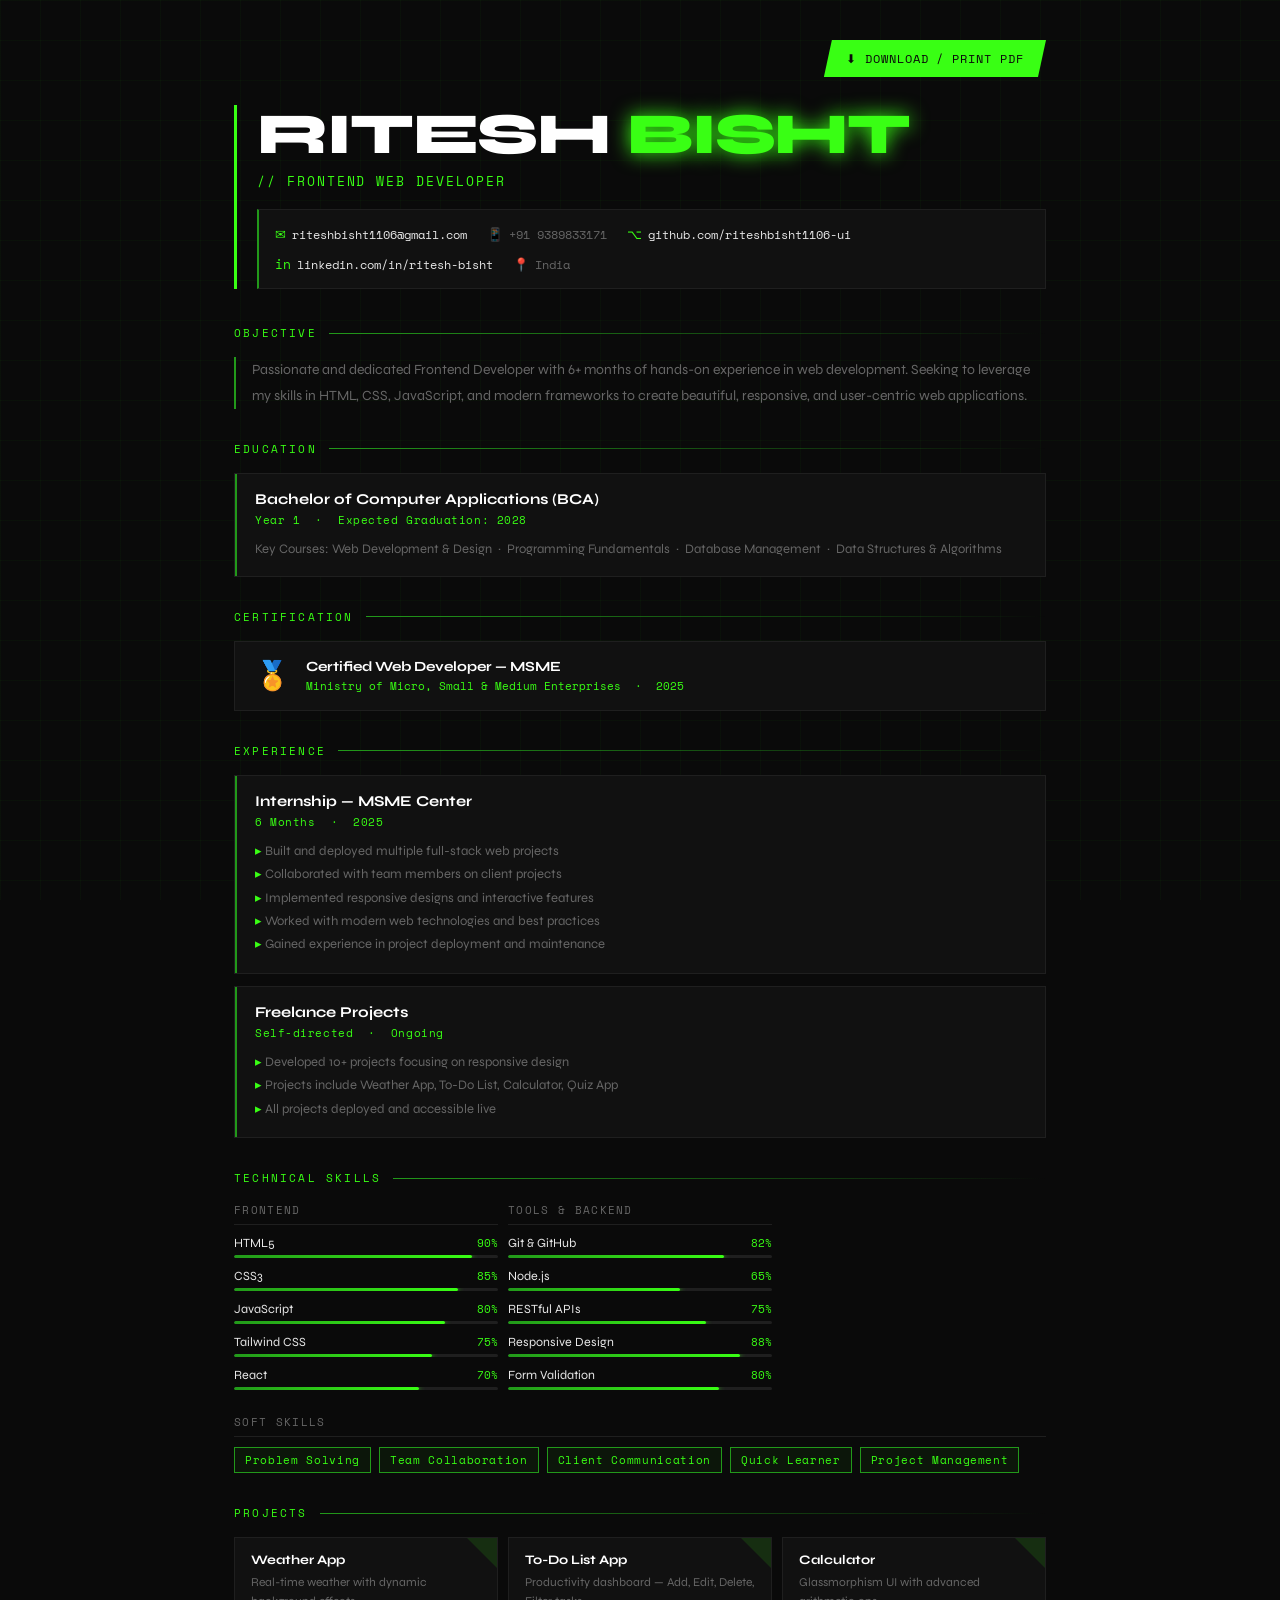
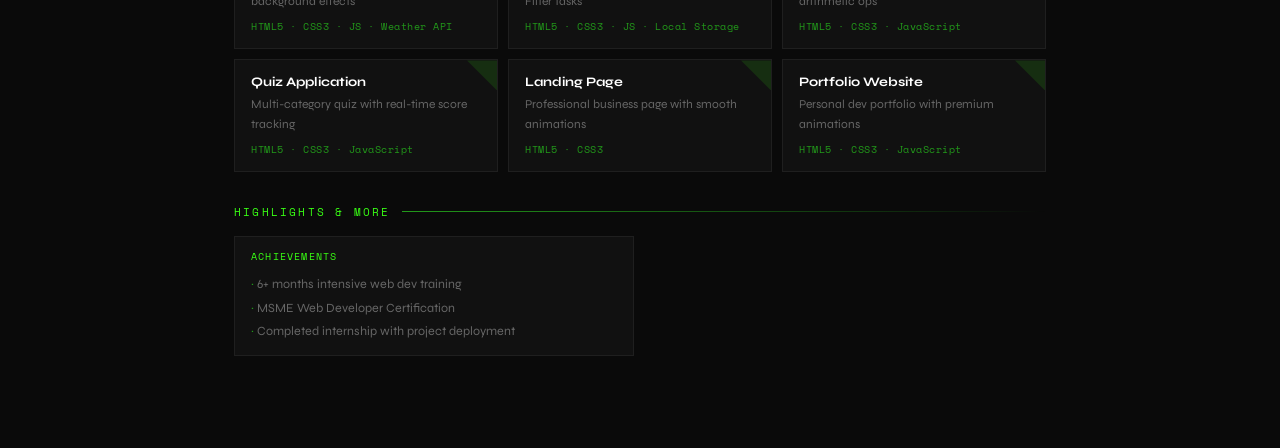
==== resume.html @ 4470c05f "hi" ====
<!DOCTYPE html>
<html lang="en">

<head>
    <meta charset="UTF-8" />
    <meta name="viewport" content="width=device-width, initial-scale=1.0" />
    <title>Ritesh Bisht — Resume</title>
    <link
        href="https://fonts.googleapis.com/css2?family=Space+Mono:wght@400;700&family=Syne:wght@400;600;700;800&display=swap"
        rel="stylesheet" />
    <style>
        :root {
            --bg: #0a0a0a;
            --surface: #111111;
            --surface2: #161616;
            --border: #1f1f1f;
            --green: #39ff14;
            --green-dim: #22991a;
            --green-glow: rgba(57, 255, 20, 0.12);
            --green-glow2: rgba(57, 255, 20, 0.05);
            --text: #e8e8e8;
            --muted: #666;
            --muted2: #444;
        }

        * {
            margin: 0;
            padding: 0;
            box-sizing: border-box;
        }

        body {
            background: var(--bg);
            color: var(--text);
            font-family: 'Syne', sans-serif;
            min-height: 100vh;
            position: relative;
            overflow-x: hidden;
        }

        body::before {
            content: '';
            position: fixed;
            inset: 0;
            background-image:
                linear-gradient(rgba(57, 255, 20, 0.03) 1px, transparent 1px),
                linear-gradient(90deg, rgba(57, 255, 20, 0.03) 1px, transparent 1px);
            background-size: 40px 40px;
            pointer-events: none;
            z-index: 0;
        }

        .page {
            max-width: 860px;
            margin: 0 auto;
            padding: 40px 24px 60px;
            position: relative;
            z-index: 1;
        }

        .print-bar {
            display: flex;
            justify-content: flex-end;
            margin-bottom: 28px;
        }

        .btn-download {
            font-family: 'Space Mono', monospace;
            font-size: 12px;
            letter-spacing: 0.08em;
            text-transform: uppercase;
            color: var(--bg);
            background: var(--green);
            border: none;
            padding: 10px 22px;
            cursor: pointer;
            clip-path: polygon(8px 0%, 100% 0%, calc(100% - 8px) 100%, 0% 100%);
            transition: box-shadow 0.2s, transform 0.2s;
        }

        .btn-download:hover {
            box-shadow: 0 0 20px var(--green);
            transform: translateY(-1px);
        }

        header {
            border-left: 3px solid var(--green);
            padding-left: 20px;
            margin-bottom: 36px;
            animation: fadeUp 0.5s ease both;
        }

        .name {
            font-size: clamp(36px, 8vw, 58px);
            font-weight: 800;
            line-height: 1;
            letter-spacing: -0.02em;
            color: #fff;
        }

        .name span {
            color: var(--green);
            text-shadow: 0 0 20px var(--green);
        }

        .title-tag {
            font-family: 'Space Mono', monospace;
            font-size: 13px;
            color: var(--green);
            letter-spacing: 0.15em;
            text-transform: uppercase;
            margin-top: 8px;
        }

        .contact-row {
            display: flex;
            flex-wrap: wrap;
            gap: 10px 20px;
            margin-top: 18px;
            padding: 14px 16px;
            background: var(--surface);
            border: 1px solid var(--border);
            border-left: 2px solid var(--green-dim);
            animation: fadeUp 0.5s 0.1s ease both;
        }

        .contact-item {
            font-family: 'Space Mono', monospace;
            font-size: 11.5px;
            color: var(--muted);
            display: flex;
            align-items: center;
            gap: 6px;
        }

        .contact-item a {
            color: var(--text);
            text-decoration: none;
            transition: color 0.2s;
        }

        .contact-item a:hover {
            color: var(--green);
        }

        .contact-icon {
            color: var(--green);
            font-size: 13px;
        }

        .section {
            margin-bottom: 32px;
            animation: fadeUp 0.5s ease both;
        }

        .section:nth-child(3) {
            animation-delay: 0.15s;
        }

        .section:nth-child(4) {
            animation-delay: 0.2s;
        }

        .section:nth-child(5) {
            animation-delay: 0.25s;
        }

        .section:nth-child(6) {
            animation-delay: 0.3s;
        }

        .section:nth-child(7) {
            animation-delay: 0.35s;
        }

        .section:nth-child(8) {
            animation-delay: 0.4s;
        }

        .section-header {
            display: flex;
            align-items: center;
            gap: 12px;
            margin-bottom: 16px;
        }

        .section-label {
            font-family: 'Space Mono', monospace;
            font-size: 11px;
            letter-spacing: 0.2em;
            text-transform: uppercase;
            color: var(--green);
        }

        .section-line {
            flex: 1;
            height: 1px;
            background: linear-gradient(90deg, var(--green-dim), transparent);
        }

        .card {
            background: var(--surface);
            border: 1px solid var(--border);
            padding: 16px 20px;
            margin-bottom: 12px;
            position: relative;
            transition: border-color 0.2s, background 0.2s;
        }

        .card::before {
            content: '';
            position: absolute;
            left: 0;
            top: 0;
            bottom: 0;
            width: 2px;
            background: var(--green-dim);
            transition: background 0.2s;
        }

        .card:hover {
            border-color: var(--green-dim);
            background: var(--surface2);
        }

        .card:hover::before {
            background: var(--green);
        }

        .card-title {
            font-size: 15px;
            font-weight: 700;
            color: #fff;
            margin-bottom: 4px;
        }

        .card-sub {
            font-family: 'Space Mono', monospace;
            font-size: 11px;
            color: var(--green);
            margin-bottom: 10px;
            letter-spacing: 0.05em;
        }

        .card-body {
            font-size: 13px;
            color: var(--muted);
            line-height: 1.7;
        }

        .bullet-list {
            list-style: none;
            font-size: 13px;
            color: var(--muted);
            line-height: 1.8;
        }

        .bullet-list li::before {
            content: '▸ ';
            color: var(--green);
        }

        .skills-grid {
            display: grid;
            grid-template-columns: repeat(auto-fill, minmax(240px, 1fr));
            gap: 10px;
        }

        .skill-group-title {
            font-family: 'Space Mono', monospace;
            font-size: 11px;
            letter-spacing: 0.12em;
            text-transform: uppercase;
            color: var(--muted);
            margin-bottom: 10px;
            padding-bottom: 6px;
            border-bottom: 1px solid var(--border);
        }

        .skill-item {
            margin-bottom: 10px;
        }

        .skill-row {
            display: flex;
            justify-content: space-between;
            font-size: 12.5px;
            color: var(--text);
            margin-bottom: 4px;
        }

        .skill-pct {
            font-family: 'Space Mono', monospace;
            font-size: 11px;
            color: var(--green);
        }

        .skill-bar-bg {
            height: 3px;
            background: var(--border);
            border-radius: 2px;
            overflow: hidden;
        }

        .skill-bar-fill {
            height: 100%;
            background: linear-gradient(90deg, var(--green-dim), var(--green));
            border-radius: 2px;
            box-shadow: 0 0 6px var(--green);
            transform-origin: left;
            animation: barGrow 1s ease both;
        }

        .tag-cloud {
            display: flex;
            flex-wrap: wrap;
            gap: 8px;
        }

        .tag {
            font-family: 'Space Mono', monospace;
            font-size: 11px;
            color: var(--green);
            border: 1px solid var(--green-dim);
            padding: 4px 10px;
            letter-spacing: 0.06em;
            background: var(--green-glow2);
            transition: background 0.2s, box-shadow 0.2s;
        }

        .tag:hover {
            background: var(--green-glow);
            box-shadow: 0 0 10px var(--green-glow);
        }

        .projects-grid {
            display: grid;
            grid-template-columns: repeat(auto-fill, minmax(240px, 1fr));
            gap: 10px;
        }

        .project-card {
            background: var(--surface);
            border: 1px solid var(--border);
            padding: 14px 16px;
            transition: border-color 0.2s, transform 0.2s;
            position: relative;
            overflow: hidden;
        }

        .project-card::after {
            content: '';
            position: absolute;
            top: 0;
            right: 0;
            width: 30px;
            height: 30px;
            background: var(--green-glow);
            clip-path: polygon(100% 0, 0 0, 100% 100%);
        }

        .project-card:hover {
            border-color: var(--green-dim);
            transform: translateY(-2px);
        }

        .project-name {
            font-size: 13px;
            font-weight: 700;
            color: #fff;
            margin-bottom: 5px;
        }

        .project-desc {
            font-size: 12px;
            color: var(--muted);
            line-height: 1.6;
            margin-bottom: 8px;
        }

        .project-tech {
            font-family: 'Space Mono', monospace;
            font-size: 10px;
            color: var(--green-dim);
            letter-spacing: 0.05em;
        }

        .two-col {
            display: grid;
            grid-template-columns: 1fr 1fr;
            gap: 12px;
        }

        .mini-card {
            background: var(--surface);
            border: 1px solid var(--border);
            padding: 12px 16px;
        }

        .mini-card-title {
            font-family: 'Space Mono', monospace;
            font-size: 10px;
            color: var(--green);
            letter-spacing: 0.12em;
            text-transform: uppercase;
            margin-bottom: 8px;
        }

        .mini-list {
            list-style: none;
            font-size: 12.5px;
            color: var(--muted);
            line-height: 1.9;
        }

        .mini-list li::before {
            content: '· ';
            color: var(--green-dim);
        }

        .cert-card {
            background: var(--surface);
            border: 1px solid var(--border);
            padding: 16px 20px;
            display: flex;
            align-items: center;
            gap: 16px;
        }

        .cert-icon {
            font-size: 28px;
            flex-shrink: 0;
        }

        .cert-title {
            font-size: 14px;
            font-weight: 700;
            color: #fff;
        }

        .cert-sub {
            font-family: 'Space Mono', monospace;
            font-size: 11px;
            color: var(--green);
            margin-top: 3px;
        }

        .objective-text {
            font-size: 14px;
            line-height: 1.85;
            color: var(--muted);
            border-left: 2px solid var(--green-dim);
            padding-left: 16px;
        }

        footer {
            margin-top: 40px;
            padding-top: 16px;
            border-top: 1px solid var(--border);
            display: flex;
            justify-content: space-between;
            align-items: center;
        }

        footer span {
            font-family: 'Space Mono', monospace;
            font-size: 11px;
            color: var(--muted2);
        }

        .footer-dot {
            width: 6px;
            height: 6px;
            background: var(--green);
            border-radius: 50%;
            box-shadow: 0 0 8px var(--green);
            animation: pulse 2s infinite;
        }

        @keyframes fadeUp {
            from {
                opacity: 0;
                transform: translateY(16px);
            }

            to {
                opacity: 1;
                transform: translateY(0);
            }
        }

        @keyframes barGrow {
            from {
                transform: scaleX(0);
            }

            to {
                transform: scaleX(1);
            }
        }

        @keyframes pulse {

            0%,
            100% {
                opacity: 1;
            }

            50% {
                opacity: 0.3;
            }
        }

        @media print {
            body {
                background: #fff;
                color: #111;
            }

            body::before {
                display: none;
            }

            .print-bar {
                display: none;
            }

            .card,
            .project-card,
            .mini-card,
            .cert-card {
                border: 1px solid #ddd;
                background: #fff;
            }

            .name span,
            .section-label,
            .skill-pct,
            .project-tech,
            .cert-sub,
            .card-sub,
            .contact-icon,
            .title-tag,
            .tag {
                color: #2a8a00 !important;
            }

            .name {
                color: #111;
            }

            .contact-item,
            .card-body,
            .bullet-list,
            .project-desc,
            .objective-text,
            .mini-list {
                color: #444;
            }

            .skill-bar-fill {
                background: #2a8a00;
                box-shadow: none;
            }

            .tag {
                border-color: #2a8a00;
                background: #f0fff0;
            }

            .card::before {
                background: #2a8a00;
            }

            footer span {
                color: #999;
            }

            .footer-dot {
                background: #2a8a00;
            }
        }

        @media (max-width: 600px) {
            .two-col {
                grid-template-columns: 1fr;
            }

            .skills-grid {
                grid-template-columns: 1fr;
            }

            .projects-grid {
                grid-template-columns: 1fr;
            }

            .page {
                padding: 24px 16px 48px;
            }
        }
    </style>
</head>

<body>
    <div class="page">

        <div class="print-bar">
            <button class="btn-download" onclick="window.print()">⬇ Download / Print PDF</button>
        </div>

        <header>
            <div class="name">RITESH <span>BISHT</span></div>
            <div class="title-tag">// Frontend Web Developer</div>
            <div class="contact-row">
                <div class="contact-item">
                    <span class="contact-icon">✉</span>
                    <a href="mailto:your.email@example.com">riteshbisht1106@gmail.com</a>
                </div>
                <div class="contact-item">
                    <span class="contact-icon">📱</span>
                    +91 9389833171
                </div>
                <div class="contact-item">
                    <span class="contact-icon">⌥</span>
                    <a href="https://github.com/riteshbisht1106-ui" target="_blank">github.com/riteshbisht1106-ui</a>
                </div>
                <div class="contact-item">
                    <span class="contact-icon">in</span>
                    <a href="https://linkedin.com/in/ritesh-bisht" target="_blank">linkedin.com/in/ritesh-bisht</a>
                </div>
                <div class="contact-item">
                    <span class="contact-icon">📍</span>
                    India
                </div>
            </div>
        </header>

        <div class="section">
            <div class="section-header">
                <span class="section-label">Objective</span>
                <div class="section-line"></div>
            </div>
            <p class="objective-text">
                Passionate and dedicated Frontend Developer with 6+ months of hands-on experience in web development.
                Seeking to leverage my skills in HTML, CSS, JavaScript, and modern frameworks to create beautiful,
                responsive, and user-centric web applications.
            </p>
        </div>

        <div class="section">
            <div class="section-header">
                <span class="section-label">Education</span>
                <div class="section-line"></div>
            </div>
            <div class="card">
                <div class="card-title">Bachelor of Computer Applications (BCA)</div>
                <div class="card-sub">Year 1 &nbsp;·&nbsp; Expected Graduation: 2028</div>
                <div class="card-body">
                    Key Courses: Web Development & Design &nbsp;·&nbsp; Programming Fundamentals &nbsp;·&nbsp; Database
                    Management &nbsp;·&nbsp; Data Structures & Algorithms
                </div>
            </div>
        </div>

        <div class="section">
            <div class="section-header">
                <span class="section-label">Certification</span>
                <div class="section-line"></div>
            </div>
            <div class="cert-card">
                <div class="cert-icon">🏅</div>
                <div>
                    <div class="cert-title">Certified Web Developer — MSME</div>
                    <div class="cert-sub">Ministry of Micro, Small & Medium Enterprises &nbsp;·&nbsp; 2025</div>
                </div>
            </div>
        </div>

        <div class="section">
            <div class="section-header">
                <span class="section-label">Experience</span>
                <div class="section-line"></div>
            </div>
            <div class="card">
                <div class="card-title">Internship — MSME Center</div>
                <div class="card-sub">6 Months &nbsp;·&nbsp; 2025</div>
                <ul class="bullet-list">
                    <li>Built and deployed multiple full-stack web projects</li>
                    <li>Collaborated with team members on client projects</li>
                    <li>Implemented responsive designs and interactive features</li>
                    <li>Worked with modern web technologies and best practices</li>
                    <li>Gained experience in project deployment and maintenance</li>
                </ul>
            </div>
            <div class="card">
                <div class="card-title">Freelance Projects</div>
                <div class="card-sub">Self-directed &nbsp;·&nbsp; Ongoing</div>
                <ul class="bullet-list">
                    <li>Developed 10+ projects focusing on responsive design</li>
                    <li>Projects include Weather App, To-Do List, Calculator, Quiz App</li>
                    <li>All projects deployed and accessible live</li>
                </ul>
            </div>
        </div>

        <div class="section">
            <div class="section-header">
                <span class="section-label">Technical Skills</span>
                <div class="section-line"></div>
            </div>
            <div class="skills-grid">
                <div>
                    <div class="skill-group-title">Frontend</div>
                    <div class="skill-item">
                        <div class="skill-row"><span>HTML5</span><span class="skill-pct">90%</span></div>
                        <div class="skill-bar-bg">
                            <div class="skill-bar-fill" style="width:90%;animation-delay:0.1s"></div>
                        </div>
                    </div>
                    <div class="skill-item">
                        <div class="skill-row"><span>CSS3</span><span class="skill-pct">85%</span></div>
                        <div class="skill-bar-bg">
                            <div class="skill-bar-fill" style="width:85%;animation-delay:0.2s"></div>
                        </div>
                    </div>
                    <div class="skill-item">
                        <div class="skill-row"><span>JavaScript</span><span class="skill-pct">80%</span></div>
                        <div class="skill-bar-bg">
                            <div class="skill-bar-fill" style="width:80%;animation-delay:0.3s"></div>
                        </div>
                    </div>
                    <div class="skill-item">
                        <div class="skill-row"><span>Tailwind CSS</span><span class="skill-pct">75%</span></div>
                        <div class="skill-bar-bg">
                            <div class="skill-bar-fill" style="width:75%;animation-delay:0.35s"></div>
                        </div>
                    </div>
                    <div class="skill-item">
                        <div class="skill-row"><span>React</span><span class="skill-pct">70%</span></div>
                        <div class="skill-bar-bg">
                            <div class="skill-bar-fill" style="width:70%;animation-delay:0.4s"></div>
                        </div>
                    </div>
                </div>
                <div>
                    <div class="skill-group-title">Tools & Backend</div>
                    <div class="skill-item">
                        <div class="skill-row"><span>Git & GitHub</span><span class="skill-pct">82%</span></div>
                        <div class="skill-bar-bg">
                            <div class="skill-bar-fill" style="width:82%;animation-delay:0.15s"></div>
                        </div>
                    </div>
                    <div class="skill-item">
                        <div class="skill-row"><span>Node.js</span><span class="skill-pct">65%</span></div>
                        <div class="skill-bar-bg">
                            <div class="skill-bar-fill" style="width:65%;animation-delay:0.25s"></div>
                        </div>
                    </div>
                    <div class="skill-item">
                        <div class="skill-row"><span>RESTful APIs</span><span class="skill-pct">75%</span></div>
                        <div class="skill-bar-bg">
                            <div class="skill-bar-fill" style="width:75%;animation-delay:0.3s"></div>
                        </div>
                    </div>
                    <div class="skill-item">
                        <div class="skill-row"><span>Responsive Design</span><span class="skill-pct">88%</span></div>
                        <div class="skill-bar-bg">
                            <div class="skill-bar-fill" style="width:88%;animation-delay:0.35s"></div>
                        </div>
                    </div>
                    <div class="skill-item">
                        <div class="skill-row"><span>Form Validation</span><span class="skill-pct">80%</span></div>
                        <div class="skill-bar-bg">
                            <div class="skill-bar-fill" style="width:80%;animation-delay:0.4s"></div>
                        </div>
                    </div>
                </div>
            </div>
            <div style="margin-top:14px;">
                <div class="skill-group-title" style="margin-bottom:10px;">Soft Skills</div>
                <div class="tag-cloud">
                    <span class="tag">Problem Solving</span>
                    <span class="tag">Team Collaboration</span>
                    <span class="tag">Client Communication</span>
                    <span class="tag">Quick Learner</span>
                    <span class="tag">Project Management</span>
                </div>
            </div>
        </div>

        <div class="section">
            <div class="section-header">
                <span class="section-label">Projects</span>
                <div class="section-line"></div>
            </div>
            <div class="projects-grid">
                <div class="project-card">
                    <div class="project-name">Weather App</div>
                    <div class="project-desc">Real-time weather with dynamic background effects</div>
                    <div class="project-tech">HTML5 · CSS3 · JS · Weather API</div>
                </div>
                <div class="project-card">
                    <div class="project-name">To-Do List App</div>
                    <div class="project-desc">Productivity dashboard — Add, Edit, Delete, Filter tasks</div>
                    <div class="project-tech">HTML5 · CSS3 · JS · Local Storage</div>
                </div>
                <div class="project-card">
                    <div class="project-name">Calculator</div>
                    <div class="project-desc">Glassmorphism UI with advanced arithmetic ops</div>
                    <div class="project-tech">HTML5 · CSS3 · JavaScript</div>
                </div>
                <div class="project-card">
                    <div class="project-name">Quiz Application</div>
                    <div class="project-desc">Multi-category quiz with real-time score tracking</div>
                    <div class="project-tech">HTML5 · CSS3 · JavaScript</div>
                </div>
                <div class="project-card">
                    <div class="project-name">Landing Page</div>
                    <div class="project-desc">Professional business page with smooth animations</div>
                    <div class="project-tech">HTML5 · CSS3</div>
                </div>
                <div class="project-card">
                    <div class="project-name">Portfolio Website</div>
                    <div class="project-desc">Personal dev portfolio with premium animations</div>
                    <div class="project-tech">HTML5 · CSS3 · JavaScript</div>
                </div>
            </div>
        </div>

        <div class="section">
            <div class="section-header">
                <span class="section-label">Highlights & More</span>
                <div class="section-line"></div>
            </div>
            <div class="two-col">
                <div class="mini-card">
                    <div class="mini-card-title">Achievements</div>
                    <ul class="mini-list">
                        <li>6+ months intensive web dev training</li>
                        <li>MSME Web Developer Certification</li>
                        <li>Completed internship with project deployment</li>
                    </ul>
                </div>
            </div>
        </div>
    </div>

</body>

</html>
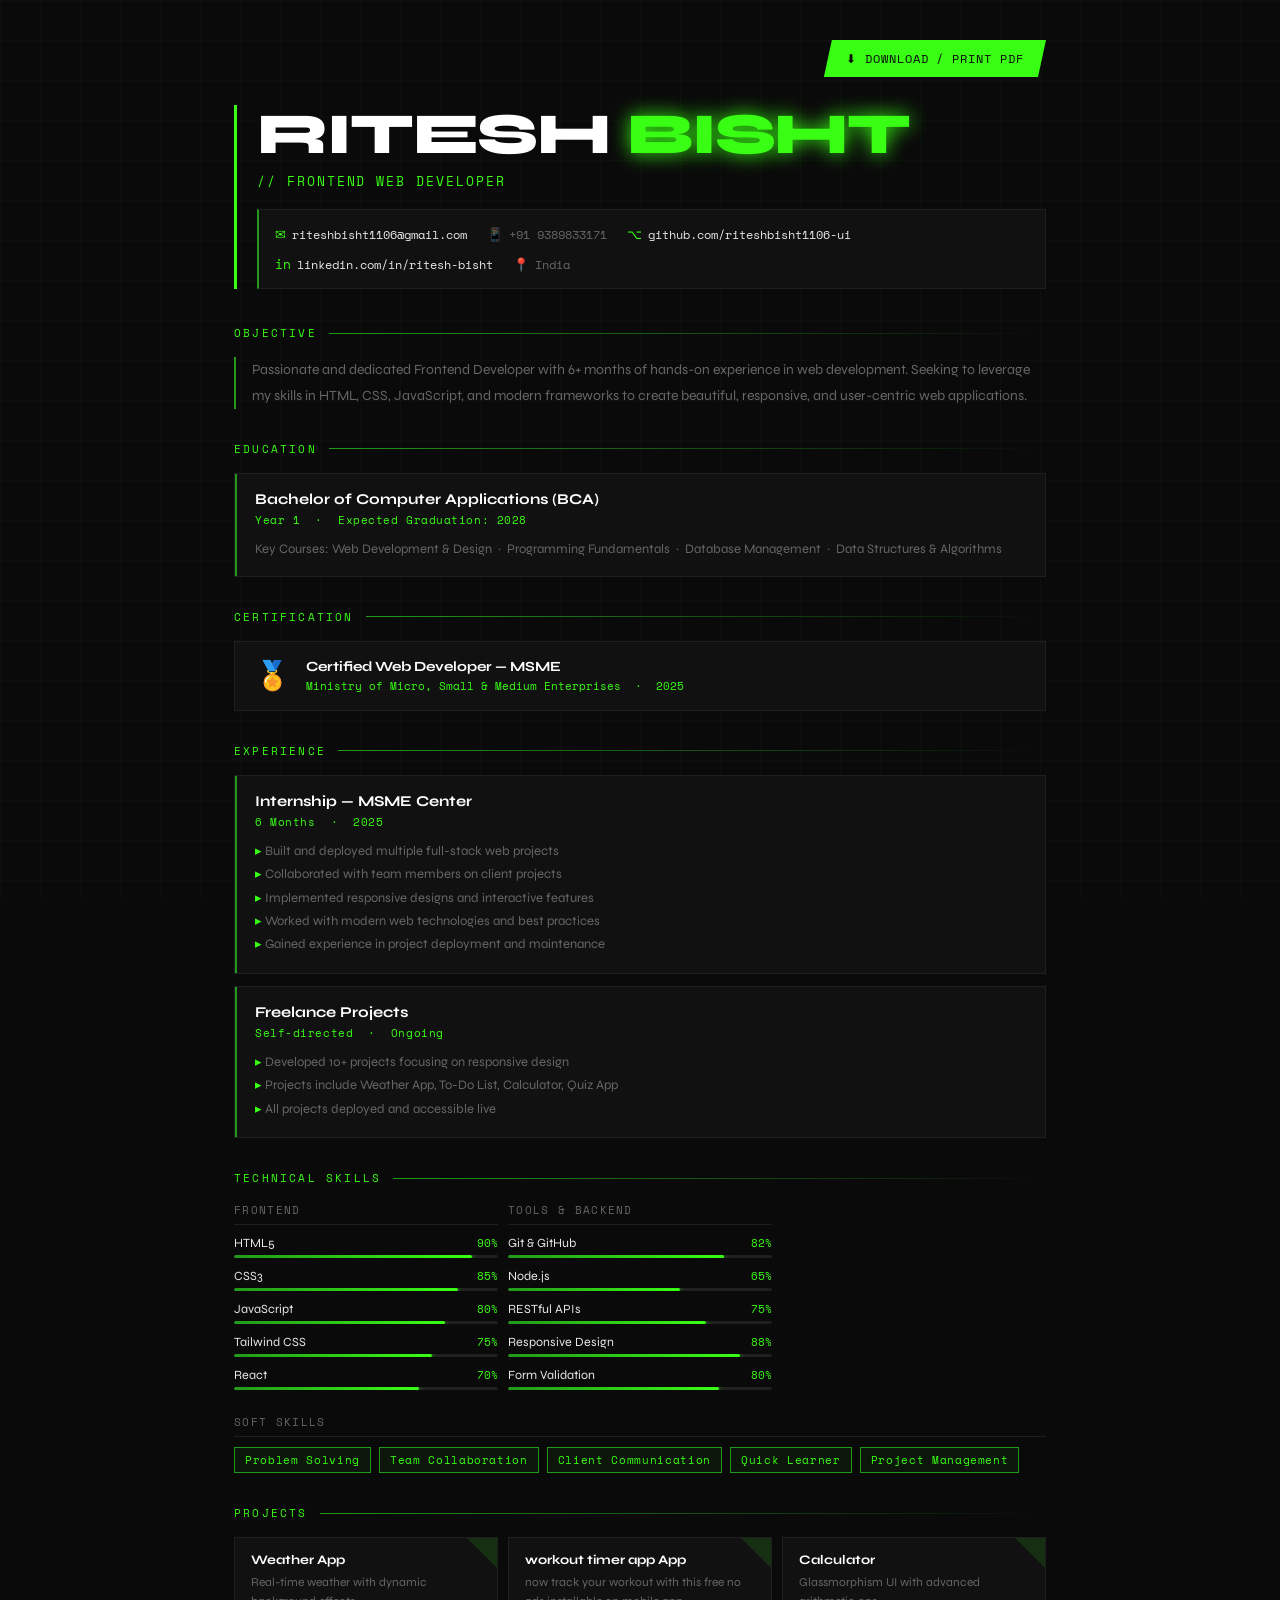
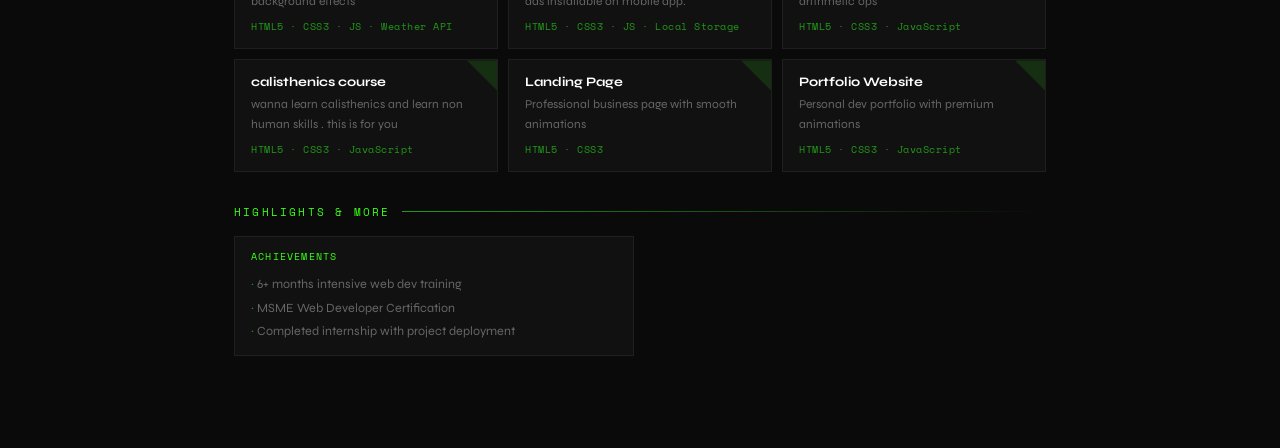
==== commit d8e3bdde: "jiju h" ====
--- a/resume.html
+++ b/resume.html
@@ -22,7 +22,6 @@
             --muted: #666;
             --muted2: #444;
         }
-
         * {
             margin: 0;
             padding: 0;
@@ -217,6 +216,7 @@
             background: var(--green-dim);
             transition: background 0.2s;
         }
+        
 
         .card:hover {
             border-color: var(--green-dim);
@@ -800,8 +800,8 @@
                     <div class="project-tech">HTML5 · CSS3 · JS · Weather API</div>
                 </div>
                 <div class="project-card">
-                    <div class="project-name">To-Do List App</div>
-                    <div class="project-desc">Productivity dashboard — Add, Edit, Delete, Filter tasks</div>
+                    <div class="project-name">workout timer app App</div>
+                    <div class="project-desc">now track your workout with this free no ads installable on mobile app. </div>
                     <div class="project-tech">HTML5 · CSS3 · JS · Local Storage</div>
                 </div>
                 <div class="project-card">
@@ -810,8 +810,8 @@
                     <div class="project-tech">HTML5 · CSS3 · JavaScript</div>
                 </div>
                 <div class="project-card">
-                    <div class="project-name">Quiz Application</div>
-                    <div class="project-desc">Multi-category quiz with real-time score tracking</div>
+                    <div class="project-name">calisthenics course </div>
+                    <div class="project-desc">wanna learn calisthenics and learn non human skills . this is for you </div>
                     <div class="project-tech">HTML5 · CSS3 · JavaScript</div>
                 </div>
                 <div class="project-card">
